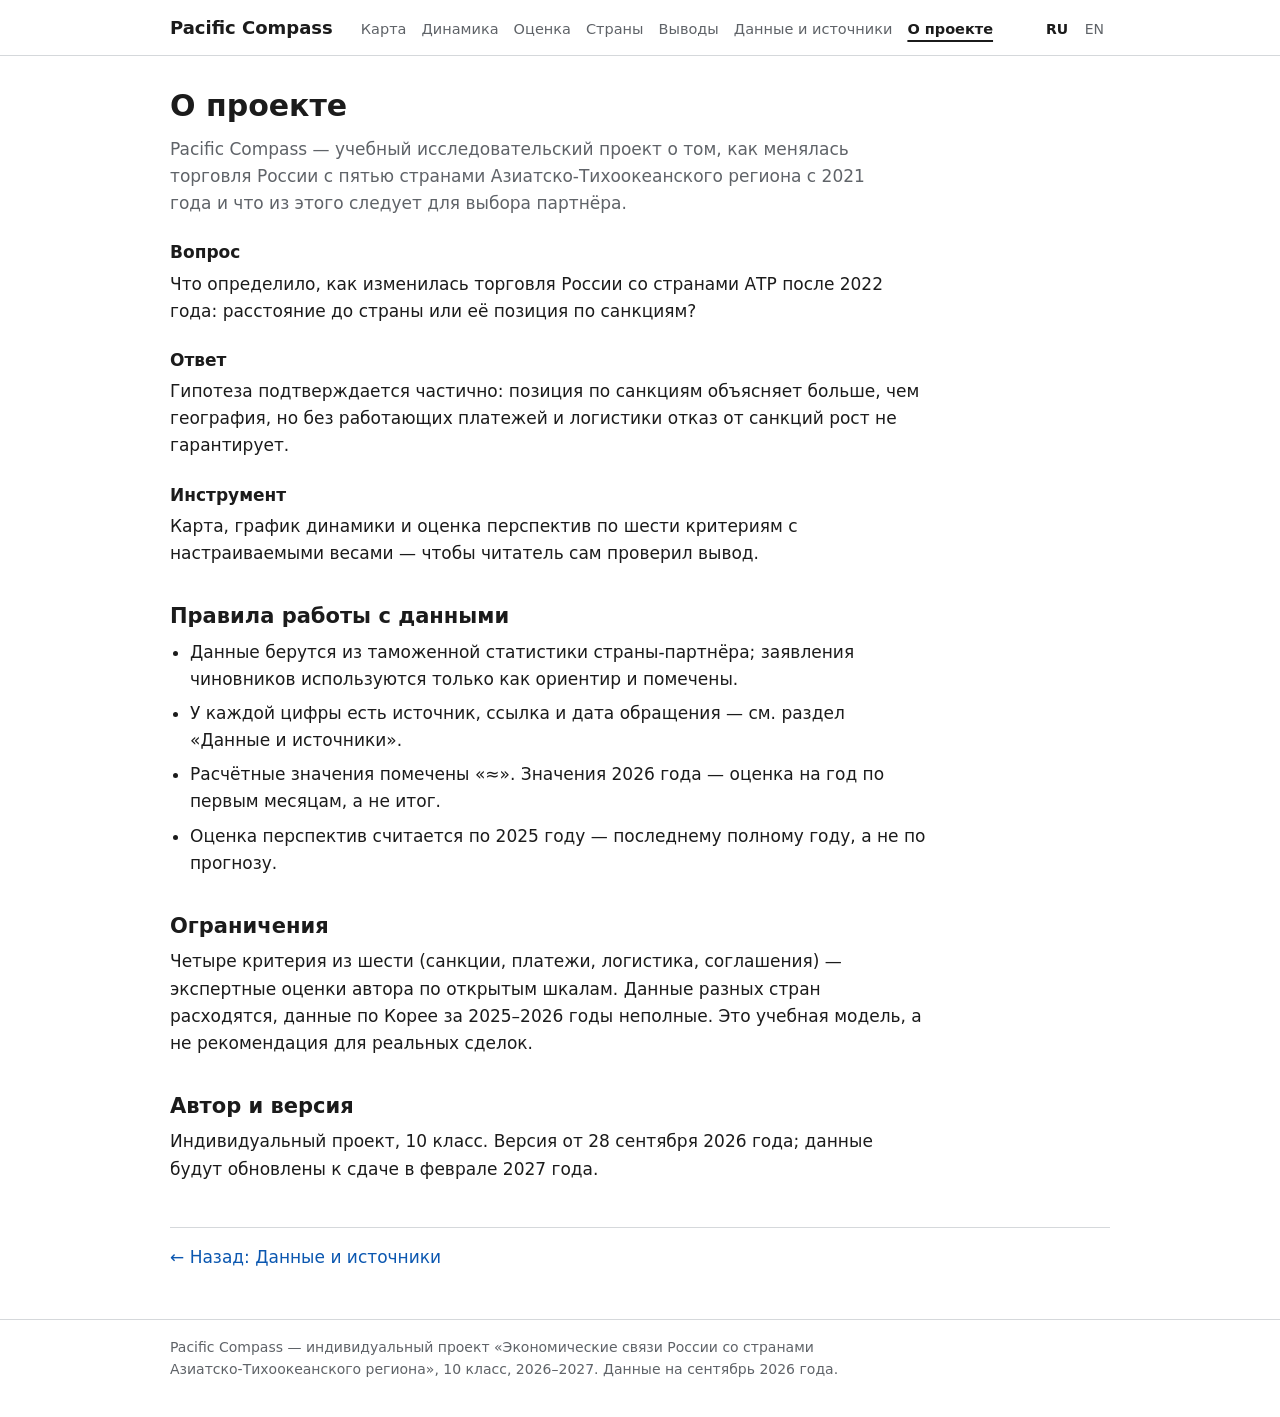
==== about.html @ fe26cff2 "Add files via upload" ====
<!DOCTYPE html>
<html lang="ru">
<head>
<meta charset="utf-8">
<meta name="viewport" content="width=device-width, initial-scale=1">
<title>О проекте — Pacific Compass</title>
<meta name="description" content="Как менялась торговля России с Китаем, Индией, Вьетнамом, Кореей и Японией в 2021–2026 годах: карта, график, оценка партнёров и источники данных.">
<meta property="og:type" content="website">
<meta property="og:title" content="Pacific Compass — торговля России со странами АТР">
<meta property="og:description" content="Как менялась торговля России с Китаем, Индией, Вьетнамом, Кореей и Японией в 2021–2026 годах: карта, график, оценка партнёров и источники данных.">
<link rel="icon" href="data:image/svg+xml,%3Csvg xmlns='http://www.w3.org/2000/svg' viewBox='0 0 32 32'%3E%3Ccircle cx='16' cy='16' r='14' fill='none' stroke='%231b1b1b' stroke-width='2'/%3E%3Cpath d='M16 5l3 11-3 11-3-11z' fill='%231b1b1b'/%3E%3C/svg%3E">
<link rel="stylesheet" href="style.css">
</head>
<body data-page="about">
<header class="site">
  <div class="wrap">
    <a class="brand" href="index.html">Pacific Compass</a>
    <nav class="nav" aria-label="Разделы">
      <a href="index.html" data-p="index" data-i="navMap"></a>
      <a href="dynamics.html" data-p="dynamics" data-i="navDyn"></a>
      <a href="score.html" data-p="score" data-i="navScore"></a>
      <a href="countries.html" data-p="countries" data-i="navCountries"></a>
      <a href="findings.html" data-p="findings" data-i="navFind"></a>
      <a href="data.html" data-p="data" data-i="navMethod"></a>
      <a href="about.html" data-p="about" data-i="navAbout"></a>
    </nav>
    <div class="lang" role="group" aria-label="Language"><button type="button" data-lang="ru" aria-pressed="true">RU</button> <button type="button" data-lang="en" aria-pressed="false">EN</button></div>
  </div>
</header>
<main class="wrap">
<h1 data-i="aboutTitle"></h1>
<p class="lede" data-i="aboutLede"></p>
<h3 data-i="ab1h"></h3><p data-i="ab1p"></p>
<h3 data-i="ab2h"></h3><p data-i="ab2p"></p>
<h3 data-i="ab3h"></h3><p data-i="ab3p"></p>
<h2 data-i="abRulesH"></h2>
<ul class="about-list" id="aboutRules"></ul>
<h2 data-i="abLimH"></h2>
<p data-i="abLimP"></p>
<h2 data-i="abWhoH"></h2>
<p data-i="abWhoP"></p>
</main>
<footer class="site"><div class="wrap"><p data-i="footer"></p></div></footer>
<script src="app.js"></script>
</body>
</html>
---- style.css ----
:root{
  --bg:#fff; --ink:#1b1b1b; --ink-2:#5f6368; --rule:#d5d8db; --rule-2:#ebedef; --surface:#fff;
  --accent:#0b57b0; --up:#2b7a4b; --down:#b3392b; --neutral:#8a8f94;
  --c-dyn:#2b7a4b; --c-scale:#1f5f8b; --c-sanc:#9c2f6b; --c-pay:#b7791f; --c-log:#6b7785; --c-agr:#6b4fa0;
  --l-cn:#1f5f8b; --l-in:#b7791f; --l-vn:#1a8c8c; --l-kr:#9c2f6b; --l-jp:#6b7785;
  --sans:system-ui,-apple-system,"Segoe UI",Roboto,"Helvetica Neue",Arial,sans-serif;
}
*,*::before,*::after{box-sizing:border-box}
html{-webkit-text-size-adjust:100%}
body{margin:0;background:#fff;color:var(--ink);font:17px/1.6 var(--sans);font-variant-numeric:tabular-nums}
a{color:var(--accent)}
button,input{font:inherit;color:inherit}
:focus-visible{outline:2px solid var(--accent);outline-offset:2px}
.wrap{max-width:980px;margin:0 auto;padding:0 20px}

header.site{border-bottom:1px solid var(--rule)}
header.site .wrap{display:flex;align-items:baseline;flex-wrap:wrap;gap:6px 28px;padding-top:14px;padding-bottom:12px}
.brand{font-weight:700;font-size:18px;color:var(--ink);text-decoration:none}
.nav{display:flex;flex-wrap:wrap;gap:4px 15px;flex:1}
.nav a{color:var(--ink-2);text-decoration:none;font-size:14.5px}
.nav a:hover{color:var(--ink);text-decoration:underline}
.nav a[aria-current="page"]{color:var(--ink);font-weight:600;text-decoration:underline;text-decoration-thickness:2px;text-underline-offset:6px}
.lang{margin-left:auto;font-size:14px;white-space:nowrap}
.lang button{background:none;border:0;padding:2px 6px;cursor:pointer;color:var(--ink-2)}
.lang button[aria-pressed="true"]{color:var(--ink);font-weight:700}

main.wrap{padding-top:32px;padding-bottom:12px;min-height:62vh}
h1{font-size:30px;line-height:1.2;margin:0 0 12px;font-weight:700}
h2{font-size:21px;line-height:1.3;margin:36px 0 8px;font-weight:700}
h3{font-size:17px;margin:22px 0 4px;font-weight:700}
p{margin:0 0 12px;max-width:70ch}
.lede{color:var(--ink-2);max-width:66ch}
.small{font-size:14px;color:var(--ink-2)}
ul,ol{max-width:70ch}

.seg{display:inline-flex;border:1px solid var(--rule);border-radius:3px;overflow:hidden;background:#fff;max-width:100%}
.seg button{background:#fff;border:0;padding:6px 12px;cursor:pointer;font-size:15px;color:var(--ink-2)}
.seg button+button{border-left:1px solid var(--rule)}
.seg button[aria-pressed="true"]{background:var(--ink);color:#fff}
.seg>span{align-self:center;padding:0 10px;font-size:13px;color:var(--ink-2)}
.play{background:#fff;border:1px solid var(--rule);border-radius:3px;padding:6px 12px;cursor:pointer;font-size:15px;color:var(--ink-2)}
.play:hover{border-color:var(--ink-2);color:var(--ink)}

/* map page */
.hero{display:grid;grid-template-columns:minmax(0,1.1fr) minmax(0,1fr);gap:36px;align-items:start}
.map .seg{margin-bottom:6px}
#compass{width:100%;height:auto;display:block}
.node{transition:r .5s ease, fill .5s ease}
.years{display:flex;flex-wrap:wrap;gap:10px;margin:22px 0 4px}
.readout{display:flex;flex-wrap:wrap;gap:8px 32px;margin-top:20px}
.readout b{display:block;font-size:26px;font-weight:700;line-height:1.15}
.readout span{font-size:14px;color:var(--ink-2)}
.legend{margin-top:18px;display:flex;flex-wrap:wrap;gap:6px 18px;font-size:14px;color:var(--ink-2)}
.legend i{display:inline-block;width:10px;height:10px;border-radius:50%;margin-right:6px}

/* chart */
.chart{margin-top:18px;overflow-x:auto;border-top:1px solid var(--rule);border-bottom:1px solid var(--rule);padding:10px 0}
#dyn{display:block;width:100%;min-width:560px;height:auto}
.dyn-line{transition:opacity .2s}

/* scoring */
.presets{display:flex;flex-wrap:wrap;gap:8px;margin:18px 0 6px}
.chip{background:#fff;border:1px solid var(--rule);border-radius:3px;padding:6px 12px;cursor:pointer;font-size:15px;color:var(--ink-2)}
.chip[aria-pressed="true"]{background:var(--ink);border-color:var(--ink);color:#fff}
.chip:disabled{opacity:.5;cursor:default}
.score-grid{display:grid;grid-template-columns:minmax(0,1fr) minmax(0,1.2fr);gap:36px;margin-top:20px}
.sliders{display:grid;gap:14px}
.sl label{display:flex;justify-content:space-between;gap:10px;font-weight:600}
.sl output{min-width:2ch;text-align:right}
.swatch{display:inline-block;width:10px;height:10px;margin-right:8px}
.sl p{margin:2px 0 0;font-size:13.5px;color:var(--ink-2)}
.sl input[type=range]{width:100%;margin:6px 0 0;accent-color:var(--ink)}
.results{list-style:none;margin:0;padding:0;display:grid;gap:14px}
.results li{display:grid;grid-template-columns:26px minmax(0,1fr) 46px;align-items:center;gap:4px 10px}
.results .rk{color:var(--ink-2)}
.results .nm{font-weight:600}
.results .sc{font-weight:700;font-size:20px;text-align:right}
.results .bar-track{grid-column:2 / 4;height:10px;background:var(--rule-2);display:flex;overflow:hidden}
.results .bar-track span{height:100%;transition:width .35s ease}
.why{margin-top:18px;padding-top:12px;border-top:1px solid var(--rule);font-size:15.5px}
.why p{margin:0 0 8px}
details{margin-top:26px}
summary{cursor:pointer;color:var(--accent)}

/* tables */
.tbl-wrap{overflow-x:auto;margin:10px 0 6px}
table{border-collapse:collapse;width:100%;font-size:15px;min-width:520px}
th,td{text-align:left;padding:7px 12px 7px 0;border-bottom:1px solid var(--rule-2);vertical-align:top}
th{font-weight:600;color:var(--ink-2);font-size:14px;border-bottom:1px solid var(--rule)}
th.num,td.num{text-align:right;white-space:nowrap}
table.src{min-width:760px}
table.src td a{display:block;margin-bottom:3px}
table.src td small{display:block;color:var(--ink-2);font-size:13px;margin-top:2px}

/* countries */
.tabs{display:flex;flex-wrap:wrap;gap:2px;margin-top:20px;border-bottom:1px solid var(--rule)}
.tabs button{background:none;border:0;border-bottom:2px solid transparent;padding:9px 14px;margin-bottom:-1px;cursor:pointer;color:var(--ink-2);font-size:16px}
.tabs button[aria-selected="true"]{color:var(--ink);font-weight:600;border-bottom-color:var(--ink)}
.panel{display:grid;grid-template-columns:minmax(0,1fr) minmax(0,1.7fr);gap:32px;padding-top:22px}
.facts{display:grid;gap:16px;align-content:start}
.fact b{display:block;font-size:26px;line-height:1.15}
.fact span{font-size:14px;color:var(--ink-2)}
.status{font-weight:600;font-size:15px}
.status.no{color:var(--up)}
.status.yes{color:var(--down)}
.panel h3{margin-top:0}
.panel ul{margin:0;padding-left:20px}
.panel li{margin-bottom:9px}

/* text pages */
.verdict{font-weight:700;margin-top:18px}
.formula{display:inline-block;font-size:19px;padding:8px 14px;border:1px solid var(--rule);margin:2px 0 12px}
.about-list{margin:8px 0 0;padding-left:20px}
.about-list li{margin-bottom:7px}

.pager{display:flex;justify-content:space-between;gap:12px;flex-wrap:wrap;margin:44px 0 0;padding-top:16px;border-top:1px solid var(--rule)}
.pager a{text-decoration:none}
.pager a:hover{text-decoration:underline}
footer.site{border-top:1px solid var(--rule);margin-top:36px;color:var(--ink-2);font-size:14px}
footer.site .wrap{padding-top:16px;padding-bottom:36px}
footer.site p{max-width:80ch;margin:0}

@media (max-width:820px){
  .hero,.score-grid,.panel{grid-template-columns:1fr}
  .hero{gap:14px}
  h1{font-size:26px}
  body{font-size:16px}
  .nav{order:3;flex-basis:100%}
  .years .seg{overflow-x:auto}
  .years .seg button{padding:6px 10px;font-size:14px}
}
@media (prefers-reduced-motion:reduce){*{transition:none!important}}
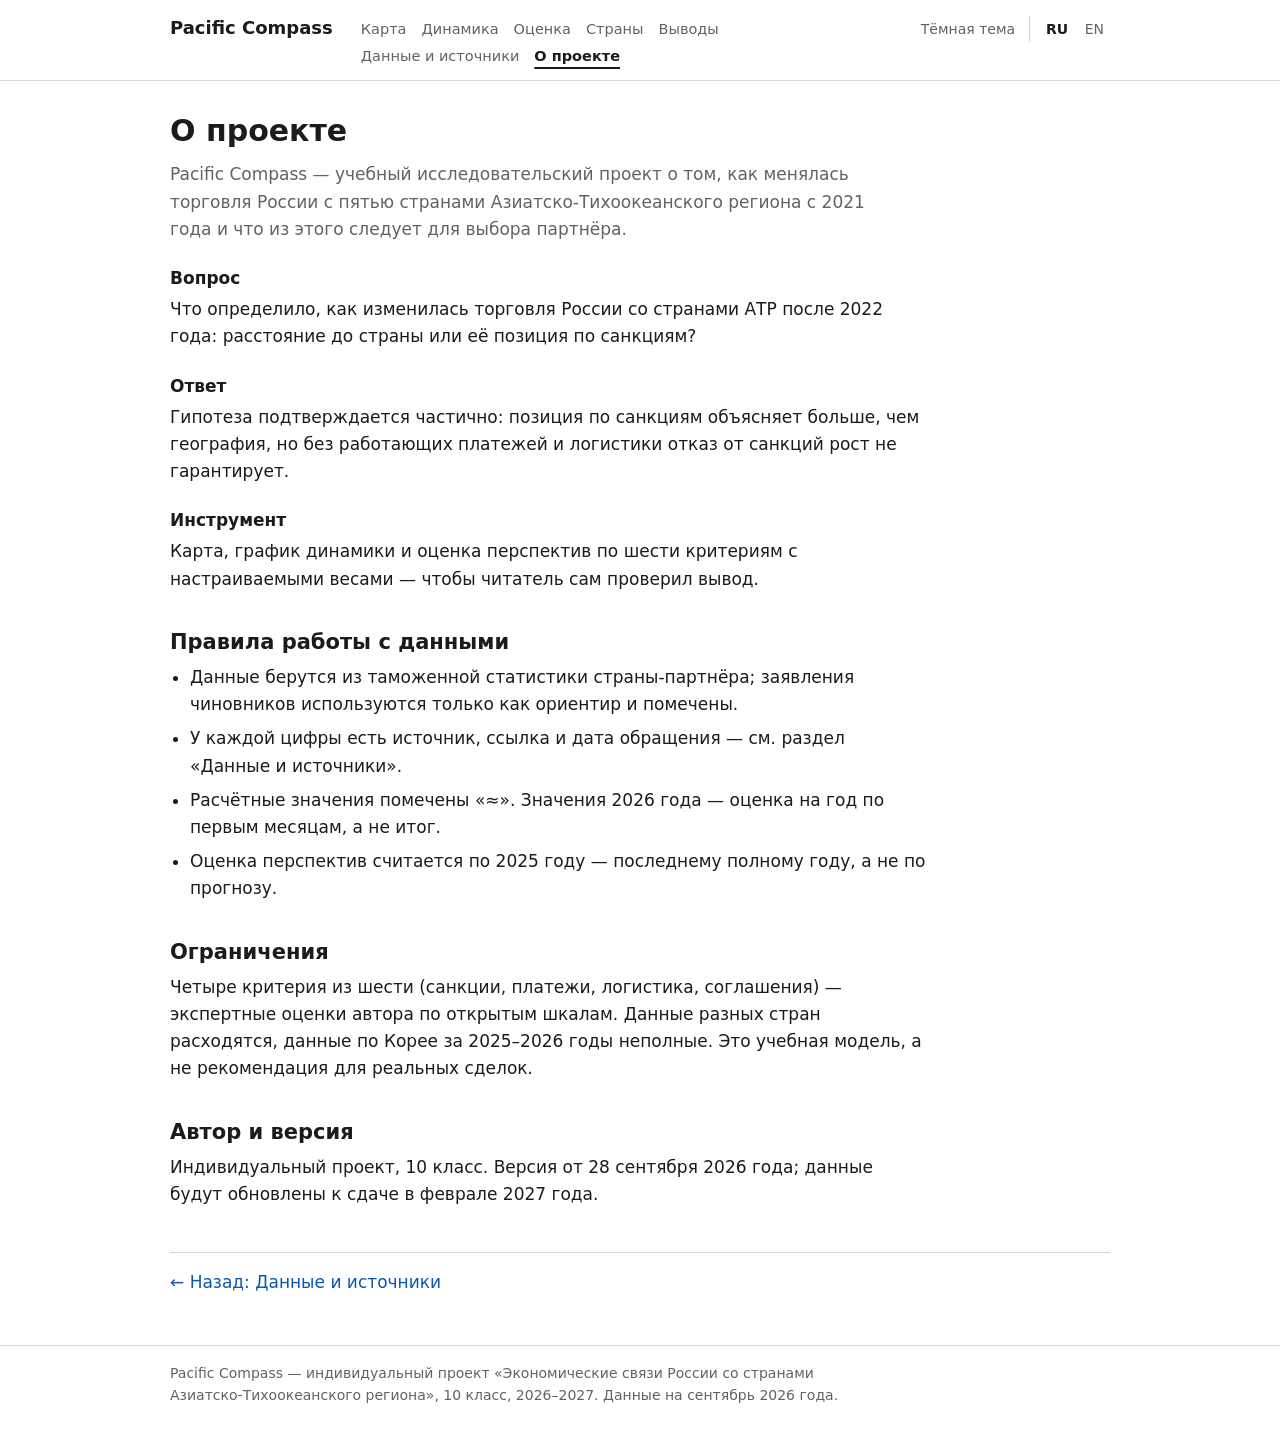
==== commit a555feea: "Add files via upload" ====
--- a/about.html
+++ b/about.html
@@ -10,6 +10,7 @@
 <meta property="og:description" content="Как менялась торговля России с Китаем, Индией, Вьетнамом, Кореей и Японией в 2021–2026 годах: карта, график, оценка партнёров и источники данных.">
 <link rel="icon" href="data:image/svg+xml,%3Csvg xmlns='http://www.w3.org/2000/svg' viewBox='0 0 32 32'%3E%3Ccircle cx='16' cy='16' r='14' fill='none' stroke='%231b1b1b' stroke-width='2'/%3E%3Cpath d='M16 5l3 11-3 11-3-11z' fill='%231b1b1b'/%3E%3C/svg%3E">
 <link rel="stylesheet" href="style.css">
+<script>try{if(localStorage.getItem("pc-theme")==="dark")document.documentElement.setAttribute("data-theme","dark")}catch(e){}</script>
 </head>
 <body data-page="about">
 <header class="site">
@@ -24,7 +25,7 @@
       <a href="data.html" data-p="data" data-i="navMethod"></a>
       <a href="about.html" data-p="about" data-i="navAbout"></a>
     </nav>
-    <div class="lang" role="group" aria-label="Language"><button type="button" data-lang="ru" aria-pressed="true">RU</button> <button type="button" data-lang="en" aria-pressed="false">EN</button></div>
+    <div class="lang" role="group" aria-label="Language"><button type="button" class="theme" id="themeBtn"></button><button type="button" data-lang="ru" aria-pressed="true">RU</button> <button type="button" data-lang="en" aria-pressed="false">EN</button></div>
   </div>
 </header>
 <main class="wrap">
--- a/style.css
+++ b/style.css
@@ -3,11 +3,19 @@
   --accent:#0b57b0; --up:#2b7a4b; --down:#b3392b; --neutral:#8a8f94;
   --c-dyn:#2b7a4b; --c-scale:#1f5f8b; --c-sanc:#9c2f6b; --c-pay:#b7791f; --c-log:#6b7785; --c-agr:#6b4fa0;
   --l-cn:#1f5f8b; --l-in:#b7791f; --l-vn:#1a8c8c; --l-kr:#9c2f6b; --l-jp:#6b7785;
+  color-scheme:light;
   --sans:system-ui,-apple-system,"Segoe UI",Roboto,"Helvetica Neue",Arial,sans-serif;
+}
+:root[data-theme="dark"]{
+  color-scheme:dark;
+  --bg:#141619; --ink:#e8eaed; --ink-2:#9aa0a6; --rule:#3c4043; --rule-2:#282b2f; --surface:#141619;
+  --accent:#8ab4f8; --up:#5bbf8a; --down:#f28b82; --neutral:#7f868c;
+  --c-dyn:#5bbf8a; --c-scale:#7fb3e6; --c-sanc:#d98bb8; --c-pay:#e0b25a; --c-log:#a3adb8; --c-agr:#b39ddb;
+  --l-cn:#7fb3e6; --l-in:#e0b25a; --l-vn:#4dc4c4; --l-kr:#d98bb8; --l-jp:#a3adb8;
 }
 *,*::before,*::after{box-sizing:border-box}
 html{-webkit-text-size-adjust:100%}
-body{margin:0;background:#fff;color:var(--ink);font:17px/1.6 var(--sans);font-variant-numeric:tabular-nums}
+body{margin:0;background:var(--bg);color:var(--ink);font:17px/1.6 var(--sans);font-variant-numeric:tabular-nums}
 a{color:var(--accent)}
 button,input{font:inherit;color:inherit}
 :focus-visible{outline:2px solid var(--accent);outline-offset:2px}
@@ -33,12 +41,12 @@
 .small{font-size:14px;color:var(--ink-2)}
 ul,ol{max-width:70ch}
 
-.seg{display:inline-flex;border:1px solid var(--rule);border-radius:3px;overflow:hidden;background:#fff;max-width:100%}
-.seg button{background:#fff;border:0;padding:6px 12px;cursor:pointer;font-size:15px;color:var(--ink-2)}
+.seg{display:inline-flex;border:1px solid var(--rule);border-radius:3px;overflow:hidden;background:var(--bg);max-width:100%}
+.seg button{background:var(--bg);border:0;padding:6px 12px;cursor:pointer;font-size:15px;color:var(--ink-2)}
 .seg button+button{border-left:1px solid var(--rule)}
-.seg button[aria-pressed="true"]{background:var(--ink);color:#fff}
+.seg button[aria-pressed="true"]{background:var(--ink);color:var(--bg)}
 .seg>span{align-self:center;padding:0 10px;font-size:13px;color:var(--ink-2)}
-.play{background:#fff;border:1px solid var(--rule);border-radius:3px;padding:6px 12px;cursor:pointer;font-size:15px;color:var(--ink-2)}
+.play{background:var(--bg);border:1px solid var(--rule);border-radius:3px;padding:6px 12px;cursor:pointer;font-size:15px;color:var(--ink-2)}
 .play:hover{border-color:var(--ink-2);color:var(--ink)}
 
 /* map page */
@@ -60,8 +68,8 @@
 
 /* scoring */
 .presets{display:flex;flex-wrap:wrap;gap:8px;margin:18px 0 6px}
-.chip{background:#fff;border:1px solid var(--rule);border-radius:3px;padding:6px 12px;cursor:pointer;font-size:15px;color:var(--ink-2)}
-.chip[aria-pressed="true"]{background:var(--ink);border-color:var(--ink);color:#fff}
+.chip{background:var(--bg);border:1px solid var(--rule);border-radius:3px;padding:6px 12px;cursor:pointer;font-size:15px;color:var(--ink-2)}
+.chip[aria-pressed="true"]{background:var(--ink);border-color:var(--ink);color:var(--bg)}
 .chip:disabled{opacity:.5;cursor:default}
 .score-grid{display:grid;grid-template-columns:minmax(0,1fr) minmax(0,1.2fr);gap:36px;margin-top:20px}
 .sliders{display:grid;gap:14px}
@@ -130,3 +138,6 @@
   .years .seg button{padding:6px 10px;font-size:14px}
 }
 @media (prefers-reduced-motion:reduce){*{transition:none!important}}
+
+.lang .theme{margin-right:10px;color:var(--ink-2);border-right:1px solid var(--rule);padding-right:14px}
+.lang .theme:hover{color:var(--ink)}
